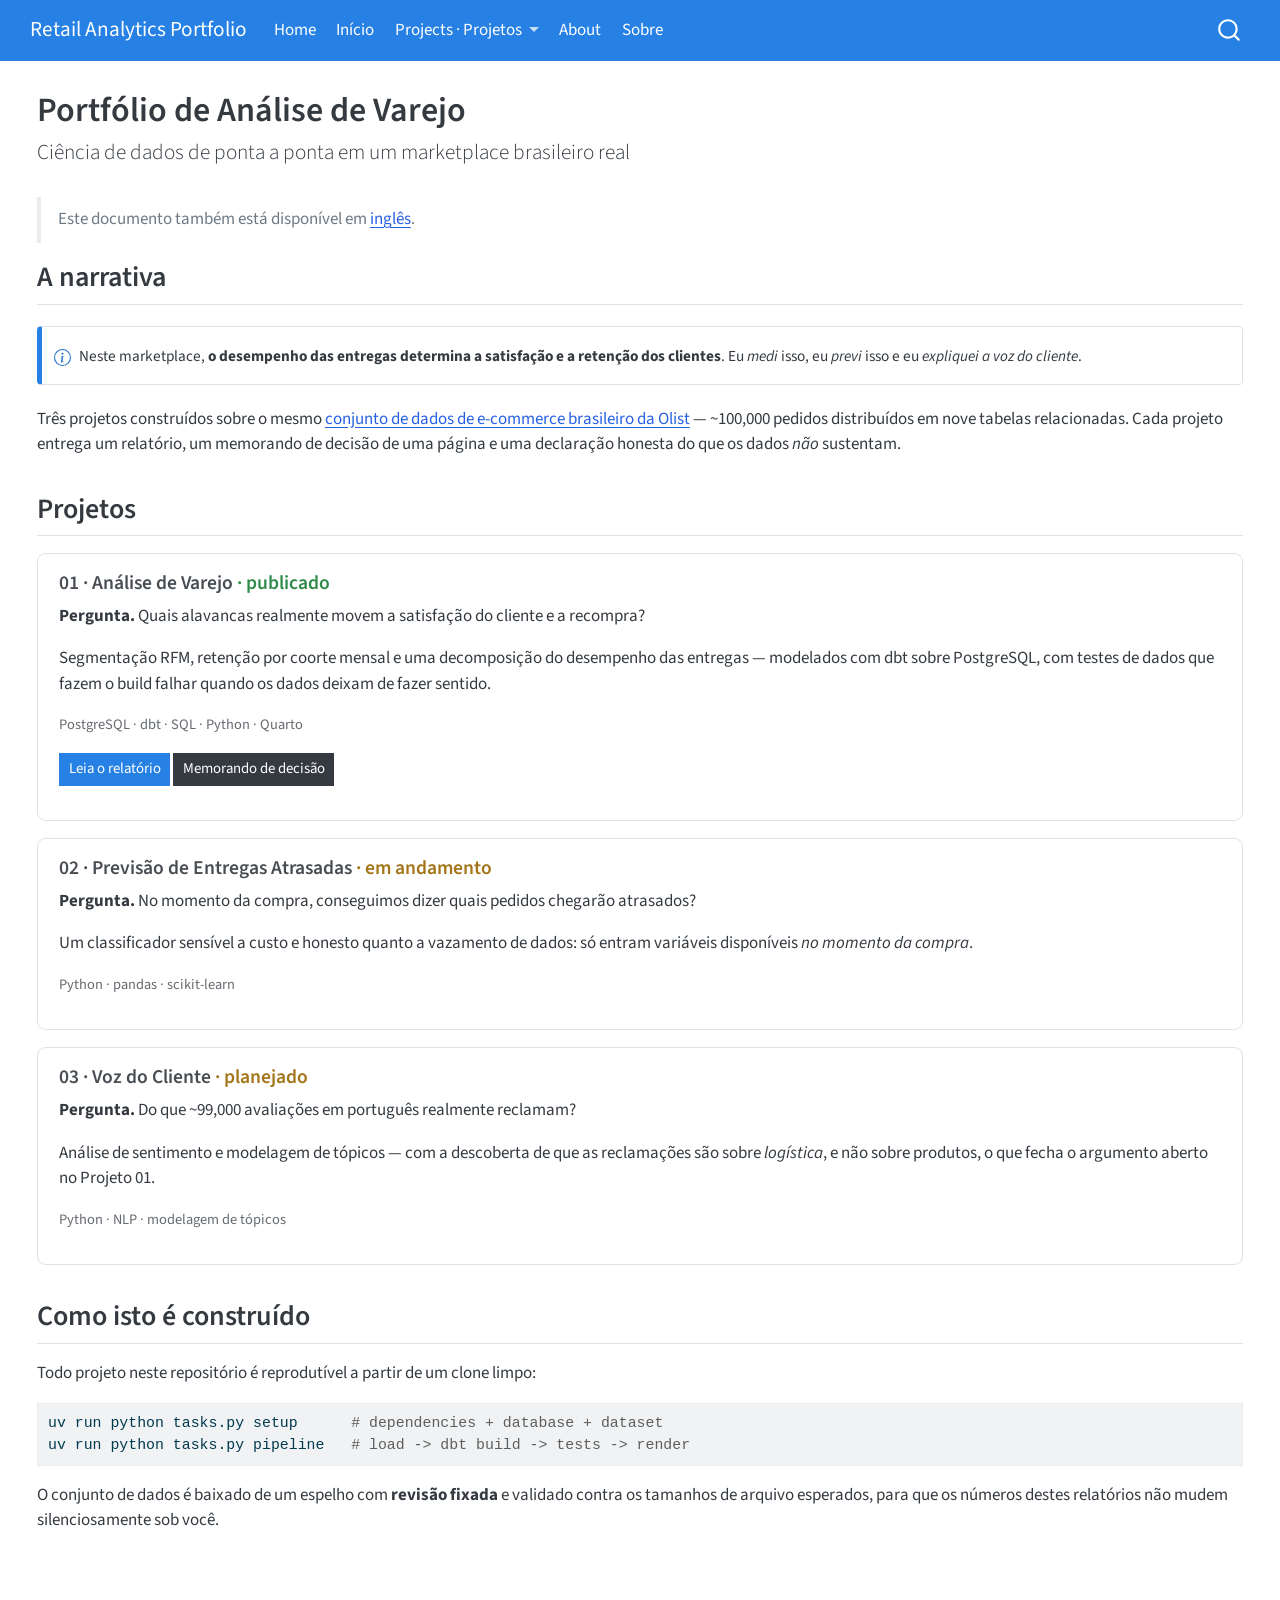
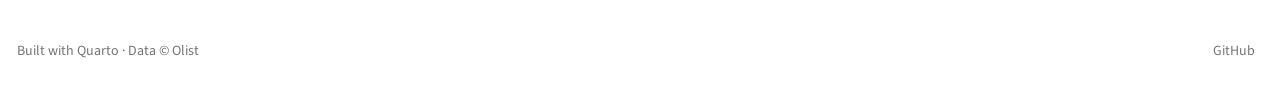
==== pt/index.html @ f1175cf7 "Built site for gh-pages" ====
<!DOCTYPE html>
<html xmlns="http://www.w3.org/1999/xhtml" lang="pt-BR" xml:lang="pt-BR"><head>

<meta charset="utf-8">
<meta name="generator" content="quarto-1.10.19">

<meta name="viewport" content="width=device-width, initial-scale=1.0, user-scalable=yes">


<title>Portfólio de Análise de Varejo – Retail Analytics Portfolio</title>
<style>
/* Default styles provided by pandoc.
** See https://pandoc.org/MANUAL.html#variables-for-html for config info.
*/
span.smallcaps{font-variant: small-caps;}
div.columns{display: flex; gap: 1.5em;}
div.column{flex: auto;}
@media screen {
div.columns{gap: min(4vw, 1.5em);}
div.column{overflow-x: auto;}
}
div.hanging-indent{margin-left: 1.5em; text-indent: -1.5em;}
ul.task-list{list-style: none;}
ul.task-list li input[type="checkbox"] {
  width: 0.8em;
  margin: 0 0.8em 0.2em -1em; /* quarto-specific, see https://github.com/quarto-dev/quarto-cli/issues/4556 */ 
  vertical-align: middle;
}
/* CSS for syntax highlighting */
html { -webkit-text-size-adjust: 100%; }
pre > code.sourceCode { white-space: pre; position: relative; }
pre > code.sourceCode > span { display: inline-block; line-height: 1.25; }
pre > code.sourceCode > span:empty { height: 1.2em; }
.sourceCode { overflow: visible; }
code.sourceCode > span { color: inherit; text-decoration: inherit; }
div.sourceCode { margin: 1em 0; }
pre.sourceCode { margin: 0; }
@media screen {
div.sourceCode { overflow: auto; }
}
@media print {
pre > code.sourceCode { white-space: pre-wrap; }
pre > code.sourceCode > span { text-indent: -5em; padding-left: 5em; }
}
pre.numberSource code
  { counter-reset: source-line 0; }
pre.numberSource code > span
  { position: relative; left: -4em; counter-increment: source-line; }
pre.numberSource code > span > a:first-child::before
  { content: counter(source-line);
    position: relative; left: -1em; text-align: right; vertical-align: baseline;
    border: none; display: inline-block;
    -webkit-touch-callout: none; -webkit-user-select: none;
    -khtml-user-select: none; -moz-user-select: none;
    -ms-user-select: none; user-select: none;
    padding: 0 4px; width: 4em;
  }
pre.numberSource { margin-left: 3em;  padding-left: 4px; }
div.sourceCode
  {   }
@media screen {
pre > code.sourceCode > span > a:first-child::before { text-decoration: underline; }
}
</style>


<script src="../site_libs/quarto-nav/quarto-nav.js"></script>
<script src="../site_libs/quarto-nav/headroom.min.js"></script>
<script src="../site_libs/clipboard/clipboard.min.js"></script>
<script src="../site_libs/quarto-search/autocomplete.umd.js"></script>
<script src="../site_libs/quarto-search/fuse.min.js"></script>
<script src="../site_libs/quarto-search/quarto-search.js"></script>
<meta name="quarto:offset" content="../">
<script src="../site_libs/quarto-html/quarto.js" type="module"></script>
<script src="../site_libs/quarto-html/tabsets/tabsets.js" type="module"></script>
<script src="../site_libs/quarto-html/popper.min.js"></script>
<script src="../site_libs/quarto-html/tippy.umd.min.js"></script>
<script src="../site_libs/quarto-html/anchor.min.js"></script>
<link href="../site_libs/quarto-html/tippy.css" rel="stylesheet">
<link href="../site_libs/quarto-html/quarto-syntax-highlighting-bf27225e3a48a9273f3daa8f8e829971.css" rel="stylesheet" id="quarto-text-highlighting-styles">
<script src="../site_libs/bootstrap/bootstrap.min.js"></script>
<link href="../site_libs/bootstrap/bootstrap-icons.css" rel="stylesheet">
<link href="../site_libs/bootstrap/bootstrap-fe2fbbfab26c509160206988be7594bc.min.css" rel="stylesheet" append-hash="true" id="quarto-bootstrap" data-mode="light">
<script id="quarto-search-options" type="application/json">{
  "location": "navbar",
  "copy-button": false,
  "collapse-after": 3,
  "panel-placement": "end",
  "type": "overlay",
  "limit": 50,
  "keyboard-shortcut": [
    "f",
    "/",
    "s"
  ],
  "show-item-context": false,
  "language": {
    "search-no-results-text": "Nenhum resultado",
    "search-matching-documents-text": "documentos correspondentes",
    "search-copy-link-title": "Copiar link para a busca",
    "search-hide-matches-text": "Esconder correspondências adicionais",
    "search-more-match-text": "mais correspondência neste documento",
    "search-more-matches-text": "mais correspondências neste documento",
    "search-clear-button-title": "Limpar",
    "search-text-placeholder": "",
    "search-detached-cancel-button-title": "Cancelar",
    "search-submit-button-title": "Enviar",
    "search-label": "Procurar"
  }
}</script>


<link rel="stylesheet" href="../styles.css">
</head>

<body class="nav-fixed quarto-light">

<div id="quarto-search-results"></div>
  <header id="quarto-header" class="headroom fixed-top">
    <nav class="navbar navbar-expand-lg " data-bs-theme="dark">
      <div class="navbar-container container-fluid">
      <div class="navbar-brand-container mx-auto">
    <a class="navbar-brand" href="../index.html">
    <span class="navbar-title">Retail Analytics Portfolio</span>
    </a>
  </div>
            <div id="quarto-search" class="" title="Procurar"></div>
          <button class="navbar-toggler" type="button" data-bs-toggle="collapse" data-bs-target="#navbarCollapse" aria-controls="navbarCollapse" role="menu" aria-expanded="false" aria-label="Alternar de navegação" onclick="if (window.quartoToggleHeadroom) { window.quartoToggleHeadroom(); }">
  <span class="navbar-toggler-icon"></span>
</button>
          <div class="collapse navbar-collapse" id="navbarCollapse">
            <ul class="navbar-nav navbar-nav-scroll me-auto">
  <li class="nav-item">
    <a class="nav-link" href="../index.html"> 
<span class="menu-text">Home</span></a>
  </li>  
  <li class="nav-item">
    <a class="nav-link active" href="../pt/index.html" aria-current="page"> 
<span class="menu-text">Início</span></a>
  </li>  
  <li class="nav-item dropdown ">
    <a class="nav-link dropdown-toggle" href="#" id="nav-menu-projects-·-projetos" role="link" data-bs-toggle="dropdown" aria-expanded="false">
 <span class="menu-text">Projects · Projetos</span>
    </a>
    <ul class="dropdown-menu" aria-labelledby="nav-menu-projects-·-projetos">    
        <li>
    <a class="dropdown-item" href="../reports/01-retail-analytics/01-business-analytics.html">
 <span class="dropdown-text">01 · Retail Analytics (EN)</span></a>
  </li>  
        <li>
    <a class="dropdown-item" href="../pt/reports/01-retail-analytics/01-business-analytics.html">
 <span class="dropdown-text">01 · Análise de Varejo (PT)</span></a>
  </li>  
        <li>
    <a class="dropdown-item" href="../reports/01-retail-analytics/00-executive-memo.html">
 <span class="dropdown-text">01 · Decision memo (EN)</span></a>
  </li>  
        <li>
    <a class="dropdown-item" href="../pt/reports/01-retail-analytics/00-executive-memo.html">
 <span class="dropdown-text">01 · Memorando de decisão (PT)</span></a>
  </li>  
    </ul>
  </li>
  <li class="nav-item">
    <a class="nav-link" href="../about.html"> 
<span class="menu-text">About</span></a>
  </li>  
  <li class="nav-item">
    <a class="nav-link" href="../pt/about.html"> 
<span class="menu-text">Sobre</span></a>
  </li>  
</ul>
          </div> <!-- /navcollapse -->
            <div class="quarto-navbar-tools">
</div>
      </div> <!-- /container-fluid -->
    </nav>
</header>
<!-- content -->
<div id="quarto-content" class="quarto-container page-columns page-rows-contents page-layout-full page-navbar">
<!-- sidebar -->
<!-- margin-sidebar -->
    
<!-- main -->
<main class="content column-page" id="quarto-document-content">

<header id="title-block-header" class="quarto-title-block default">
<div class="quarto-title">
<h1 class="title">Portfólio de Análise de Varejo</h1>
<p class="subtitle lead">Ciência de dados de ponta a ponta em um marketplace brasileiro real</p>
</div>



<div class="quarto-title-meta column-page">

    
  
    
  </div>
  


</header>


<blockquote class="blockquote">
<p>Este documento também está disponível em <a href="../index.html">inglês</a>.</p>
</blockquote>
<section id="a-narrativa" class="level2">
<h2 class="anchored" data-anchor-id="a-narrativa">A narrativa</h2>
<div class="callout callout-style-simple callout-note">
<div class="callout-body d-flex">
<div class="callout-icon-container">
<i class="callout-icon"></i>
</div>
<div class="callout-body-container">
<p>Neste marketplace, <strong>o desempenho das entregas determina a satisfação e a retenção dos clientes</strong>. Eu <em>medi</em> isso, eu <em>previ</em> isso e eu <em>expliquei a voz do cliente</em>.</p>
</div>
</div>
</div>
<p>Três projetos construídos sobre o mesmo <a href="https://www.kaggle.com/datasets/olistbr/brazilian-ecommerce">conjunto de dados de e-commerce brasileiro da Olist</a> — ~100,000 pedidos distribuídos em nove tabelas relacionadas. Cada projeto entrega um relatório, um memorando de decisão de uma página e uma declaração honesta do que os dados <em>não</em> sustentam.</p>
</section>
<section id="projetos" class="level2">
<h2 class="anchored" data-anchor-id="projetos">Projetos</h2>
<section id="análise-de-varejo-publicado" class="level3 project-card">
<h3 class="anchored" data-anchor-id="análise-de-varejo-publicado">01 · Análise de Varejo <span class="status-published">· publicado</span></h3>
<p><strong>Pergunta.</strong> Quais alavancas realmente movem a satisfação do cliente e a recompra?</p>
<p>Segmentação RFM, retenção por coorte mensal e uma decomposição do desempenho das entregas — modelados com dbt sobre PostgreSQL, com testes de dados que fazem o build falhar quando os dados deixam de fazer sentido.</p>
<p class="stack">
PostgreSQL · dbt · SQL · Python · Quarto
</p>
<p><a href="../pt/reports/01-retail-analytics/01-business-analytics.html" class="btn btn-primary btn-sm">Leia o relatório</a> <a href="../pt/reports/01-retail-analytics/00-executive-memo.html" class="btn btn-secondary btn-sm">Memorando de decisão</a></p>
</section>
<section id="previsão-de-entregas-atrasadas-em-andamento" class="level3 project-card">
<h3 class="anchored" data-anchor-id="previsão-de-entregas-atrasadas-em-andamento">02 · Previsão de Entregas Atrasadas <span class="status-wip">· em andamento</span></h3>
<p><strong>Pergunta.</strong> No momento da compra, conseguimos dizer quais pedidos chegarão atrasados?</p>
<p>Um classificador sensível a custo e honesto quanto a vazamento de dados: só entram variáveis disponíveis <em>no momento da compra</em>.</p>
<p class="stack">
Python · pandas · scikit-learn
</p>
</section>
<section id="voz-do-cliente-planejado" class="level3 project-card">
<h3 class="anchored" data-anchor-id="voz-do-cliente-planejado">03 · Voz do Cliente <span class="status-wip">· planejado</span></h3>
<p><strong>Pergunta.</strong> Do que ~99,000 avaliações em português realmente reclamam?</p>
<p>Análise de sentimento e modelagem de tópicos — com a descoberta de que as reclamações são sobre <em>logística</em>, e não sobre produtos, o que fecha o argumento aberto no Projeto 01.</p>
<p class="stack">
Python · NLP · modelagem de tópicos
</p>
</section>
</section>
<section id="como-isto-é-construído" class="level2">
<h2 class="anchored" data-anchor-id="como-isto-é-construído">Como isto é construído</h2>
<p>Todo projeto neste repositório é reprodutível a partir de um clone limpo:</p>
<div class="code-copy-outer-scaffold"><div class="sourceCode" id="cb1"><pre class="sourceCode bash code-with-copy"><code class="sourceCode bash"><span id="cb1-1"><a href="#cb1-1" aria-hidden="true" tabindex="-1"></a><span class="ex">uv</span> run python tasks.py setup      <span class="co"># dependencies + database + dataset</span></span>
<span id="cb1-2"><a href="#cb1-2" aria-hidden="true" tabindex="-1"></a><span class="ex">uv</span> run python tasks.py pipeline   <span class="co"># load -&gt; dbt build -&gt; tests -&gt; render</span></span></code></pre></div><button title="Copiar para a área de transferência" class="code-copy-button"><i class="bi"></i></button></div>
<p>O conjunto de dados é baixado de um espelho com <strong>revisão fixada</strong> e validado contra os tamanhos de arquivo esperados, para que os números destes relatórios não mudem silenciosamente sob você.</p>


</section>

</main> <!-- /main -->
<script id="quarto-html-after-body" type="application/javascript">
  window.document.addEventListener("DOMContentLoaded", function (event) {
    const icon = "";
    const anchorJS = new window.AnchorJS();
    anchorJS.options = {
      placement: 'right',
      icon: icon
    };
    anchorJS.add('.anchored');
    const isCodeAnnotation = (el) => {
      for (const clz of el.classList) {
        if (clz.startsWith('code-annotation-')) {                     
          return true;
        }
      }
      return false;
    }
    const onCopySuccess = function(e) {
      // button target
      const button = e.trigger;
      // don't keep focus
      button.blur();
      // flash "checked"
      button.classList.add('code-copy-button-checked');
      var currentTitle = button.getAttribute("title");
      button.setAttribute("title", "Copiada");
      let tooltip;
      if (window.bootstrap) {
        button.setAttribute("data-bs-toggle", "tooltip");
        button.setAttribute("data-bs-placement", "left");
        button.setAttribute("data-bs-title", "Copiada");
        tooltip = new bootstrap.Tooltip(button, 
          { trigger: "manual", 
            customClass: "code-copy-button-tooltip",
            offset: [0, -8]});
        tooltip.show();    
      }
      setTimeout(function() {
        if (tooltip) {
          tooltip.hide();
          button.removeAttribute("data-bs-title");
          button.removeAttribute("data-bs-toggle");
          button.removeAttribute("data-bs-placement");
        }
        button.setAttribute("title", currentTitle);
        button.classList.remove('code-copy-button-checked');
      }, 1000);
      // clear code selection
      e.clearSelection();
    }
    const getTextToCopy = function(trigger) {
      const outerScaffold = trigger.parentElement.cloneNode(true);
      const codeEl = outerScaffold.querySelector('code');
      for (const childEl of codeEl.children) {
        if (isCodeAnnotation(childEl)) {
          childEl.remove();
        }
      }
      return codeEl.innerText;
    }
    const clipboard = new window.ClipboardJS('.code-copy-button:not([data-in-quarto-modal])', {
      text: getTextToCopy
    });
    clipboard.on('success', onCopySuccess);
    if (window.document.getElementById('quarto-embedded-source-code-modal')) {
      const clipboardModal = new window.ClipboardJS('.code-copy-button[data-in-quarto-modal]', {
        text: getTextToCopy,
        container: window.document.getElementById('quarto-embedded-source-code-modal')
      });
      clipboardModal.on('success', onCopySuccess);
    }
      var localhostRegex = new RegExp(/^(?:http|https):\/\/localhost\:?[0-9]*\//);
      var mailtoRegex = new RegExp(/^mailto:/);
        var filterRegex = new RegExp("https:\/\/AndersonTavares0\.github\.io\/ds-portfolio\/");
      var isInternal = (href) => {
          return filterRegex.test(href) || localhostRegex.test(href) || mailtoRegex.test(href);
      }
      // Inspect non-navigation links and adorn them if external
     var links = window.document.querySelectorAll('a[href]:not(.nav-link):not(.navbar-brand):not(.toc-action):not(.sidebar-link):not(.sidebar-item-toggle):not(.pagination-link):not(.no-external):not([aria-hidden]):not(.dropdown-item):not(.quarto-navigation-tool):not(.about-link)');
      for (var i=0; i<links.length; i++) {
        const link = links[i];
        if (!isInternal(link.href)) {
          // undo the damage that might have been done by quarto-nav.js in the case of
          // links that we want to consider external
          if (link.dataset.originalHref !== undefined) {
            link.href = link.dataset.originalHref;
          }
        }
      }
    function tippyHover(el, contentFn, onTriggerFn, onUntriggerFn) {
      const config = {
        allowHTML: true,
        maxWidth: 500,
        delay: 100,
        arrow: false,
        appendTo: function(el) {
            return el.parentElement;
        },
        interactive: true,
        interactiveBorder: 10,
        theme: 'quarto',
        placement: 'bottom-start',
      };
      if (contentFn) {
        config.content = contentFn;
      }
      if (onTriggerFn) {
        config.onTrigger = onTriggerFn;
      }
      if (onUntriggerFn) {
        config.onUntrigger = onUntriggerFn;
      }
      window.tippy(el, config); 
    }
    const noterefs = window.document.querySelectorAll('a[role="doc-noteref"]');
    for (var i=0; i<noterefs.length; i++) {
      const ref = noterefs[i];
      tippyHover(ref, function() {
        // use id or data attribute instead here
        let href = ref.getAttribute('data-footnote-href') || ref.getAttribute('href');
        try { href = new URL(href).hash; } catch {}
        const id = href.replace(/^#\/?/, "");
        const note = window.document.getElementById(id);
        if (note) {
          return note.innerHTML;
        } else {
          return "";
        }
      });
    }
    const xrefs = window.document.querySelectorAll('a.quarto-xref');
    const processXRef = (id, note) => {
      // Strip column container classes
      const stripColumnClz = (el) => {
        el.classList.remove("page-full", "page-columns");
        if (el.children) {
          for (const child of el.children) {
            stripColumnClz(child);
          }
        }
      }
      stripColumnClz(note)
      if (id === null || id.startsWith('sec-')) {
        // Special case sections, only their first couple elements
        const container = document.createElement("div");
        if (note.children && note.children.length > 2) {
          container.appendChild(note.children[0].cloneNode(true));
          for (let i = 1; i < note.children.length; i++) {
            const child = note.children[i];
            if (child.tagName === "P" && child.innerText === "") {
              continue;
            } else {
              container.appendChild(child.cloneNode(true));
              break;
            }
          }
          if (window.Quarto?.typesetMath) {
            window.Quarto.typesetMath(container);
          }
          return container.innerHTML
        } else {
          if (window.Quarto?.typesetMath) {
            window.Quarto.typesetMath(note);
          }
          return note.innerHTML;
        }
      } else {
        // Remove any anchor links if they are present
        const anchorLink = note.querySelector('a.anchorjs-link');
        if (anchorLink) {
          anchorLink.remove();
        }
        if (window.Quarto?.typesetMath) {
          window.Quarto.typesetMath(note);
        }
        if (note.classList.contains("callout")) {
          return note.outerHTML;
        } else {
          return note.innerHTML;
        }
      }
    }
    for (var i=0; i<xrefs.length; i++) {
      const xref = xrefs[i];
      tippyHover(xref, undefined, function(instance) {
        instance.disable();
        let url = xref.getAttribute('href');
        let hash = undefined; 
        if (url.startsWith('#')) {
          hash = url;
        } else {
          try { hash = new URL(url).hash; } catch {}
        }
        if (hash) {
          const id = hash.replace(/^#\/?/, "");
          const note = window.document.getElementById(id);
          if (note !== null) {
            try {
              const html = processXRef(id, note.cloneNode(true));
              instance.setContent(html);
            } finally {
              instance.enable();
              instance.show();
            }
          } else {
            // See if we can fetch this
            fetch(url.split('#')[0])
            .then(res => res.text())
            .then(html => {
              const parser = new DOMParser();
              const htmlDoc = parser.parseFromString(html, "text/html");
              const note = htmlDoc.getElementById(id);
              if (note !== null) {
                const html = processXRef(id, note);
                instance.setContent(html);
              } 
            }).finally(() => {
              instance.enable();
              instance.show();
            });
          }
        } else {
          // See if we can fetch a full url (with no hash to target)
          // This is a special case and we should probably do some content thinning / targeting
          fetch(url)
          .then(res => res.text())
          .then(html => {
            const parser = new DOMParser();
            const htmlDoc = parser.parseFromString(html, "text/html");
            const note = htmlDoc.querySelector('main.content');
            if (note !== null) {
              // This should only happen for chapter cross references
              // (since there is no id in the URL)
              // remove the first header
              if (note.children.length > 0 && note.children[0].tagName === "HEADER") {
                note.children[0].remove();
              }
              const html = processXRef(null, note);
              instance.setContent(html);
            } 
          }).finally(() => {
            instance.enable();
            instance.show();
          });
        }
      }, function(instance) {
      });
    }
        let selectedAnnoteEl;
        const selectorForAnnotation = ( cell, annotation) => {
          let cellAttr = 'data-code-cell="' + cell + '"';
          let lineAttr = 'data-code-annotation="' +  annotation + '"';
          const selector = 'span[' + cellAttr + '][' + lineAttr + ']';
          return selector;
        }
        const selectCodeLines = (annoteEl) => {
          const doc = window.document;
          const targetCell = annoteEl.getAttribute("data-target-cell");
          const targetAnnotation = annoteEl.getAttribute("data-target-annotation");
          const annoteSpan = window.document.querySelector(selectorForAnnotation(targetCell, targetAnnotation));
          const lines = annoteSpan.getAttribute("data-code-lines").split(",");
          const lineIds = lines.map((line) => {
            return targetCell + "-" + line;
          })
          let top = null;
          let height = null;
          let parent = null;
          if (lineIds.length > 0) {
              //compute the position of the single el (top and bottom and make a div)
              const el = window.document.getElementById(lineIds[0]);
              top = el.offsetTop;
              height = el.offsetHeight;
              parent = el.parentElement.parentElement;
            if (lineIds.length > 1) {
              const lastEl = window.document.getElementById(lineIds[lineIds.length - 1]);
              const bottom = lastEl.offsetTop + lastEl.offsetHeight;
              height = bottom - top;
            }
            if (top !== null && height !== null && parent !== null) {
              // cook up a div (if necessary) and position it 
              let div = window.document.getElementById("code-annotation-line-highlight");
              if (div === null) {
                div = window.document.createElement("div");
                div.setAttribute("id", "code-annotation-line-highlight");
                div.style.position = 'absolute';
                parent.appendChild(div);
              }
              div.style.top = top - 2 + "px";
              div.style.height = height + 4 + "px";
              div.style.left = 0;
              let gutterDiv = window.document.getElementById("code-annotation-line-highlight-gutter");
              if (gutterDiv === null) {
                gutterDiv = window.document.createElement("div");
                gutterDiv.setAttribute("id", "code-annotation-line-highlight-gutter");
                gutterDiv.style.position = 'absolute';
                const codeCell = window.document.getElementById(targetCell);
                const gutter = codeCell.querySelector('.code-annotation-gutter');
                gutter.appendChild(gutterDiv);
              }
              gutterDiv.style.top = top - 2 + "px";
              gutterDiv.style.height = height + 4 + "px";
            }
            selectedAnnoteEl = annoteEl;
          }
        };
        const unselectCodeLines = () => {
          const elementsIds = ["code-annotation-line-highlight", "code-annotation-line-highlight-gutter"];
          elementsIds.forEach((elId) => {
            const div = window.document.getElementById(elId);
            if (div) {
              div.remove();
            }
          });
          selectedAnnoteEl = undefined;
        };
          // Handle positioning of the toggle
      window.addEventListener(
        "resize",
        throttle(() => {
          elRect = undefined;
          if (selectedAnnoteEl) {
            selectCodeLines(selectedAnnoteEl);
          }
        }, 10)
      );
      function throttle(fn, ms) {
      let throttle = false;
      let timer;
        return (...args) => {
          if(!throttle) { // first call gets through
              fn.apply(this, args);
              throttle = true;
          } else { // all the others get throttled
              if(timer) clearTimeout(timer); // cancel #2
              timer = setTimeout(() => {
                fn.apply(this, args);
                timer = throttle = false;
              }, ms);
          }
        };
      }
        // Attach click handler to the DT
        const annoteDls = window.document.querySelectorAll('dt[data-target-cell]');
        for (const annoteDlNode of annoteDls) {
          annoteDlNode.addEventListener('click', (event) => {
            const clickedEl = event.target;
            if (clickedEl !== selectedAnnoteEl) {
              unselectCodeLines();
              const activeEl = window.document.querySelector('dt[data-target-cell].code-annotation-active');
              if (activeEl) {
                activeEl.classList.remove('code-annotation-active');
              }
              selectCodeLines(clickedEl);
              clickedEl.classList.add('code-annotation-active');
            } else {
              // Unselect the line
              unselectCodeLines();
              clickedEl.classList.remove('code-annotation-active');
            }
          });
        }
    const findCites = (el) => {
      const parentEl = el.parentElement;
      if (parentEl) {
        const cites = parentEl.dataset.cites;
        if (cites) {
          return {
            el,
            cites: cites.split(' ')
          };
        } else {
          return findCites(el.parentElement)
        }
      } else {
        return undefined;
      }
    };
    var bibliorefs = window.document.querySelectorAll('a[role="doc-biblioref"]');
    for (var i=0; i<bibliorefs.length; i++) {
      const ref = bibliorefs[i];
      const citeInfo = findCites(ref);
      if (citeInfo) {
        tippyHover(citeInfo.el, function() {
          var popup = window.document.createElement('div');
          citeInfo.cites.forEach(function(cite) {
            var citeDiv = window.document.createElement('div');
            citeDiv.classList.add('hanging-indent');
            citeDiv.classList.add('csl-entry');
            var biblioDiv = window.document.getElementById('ref-' + cite);
            if (biblioDiv) {
              citeDiv.innerHTML = biblioDiv.innerHTML;
            }
            popup.appendChild(citeDiv);
          });
          return popup.innerHTML;
        });
      }
    }
  });
  </script>
</div> <!-- /content -->
<footer class="footer">
  <div class="nav-footer">
    <div class="nav-footer-left">
<p>Built with Quarto · Data © Olist</p>
</div>   
    <div class="nav-footer-center">
      &nbsp;
    </div>
    <div class="nav-footer-right">
      <ul class="footer-items list-unstyled">
    <li class="nav-item">
    <a class="nav-link" href="https://github.com/AndersonTavares0/ds-portfolio">
<p>GitHub</p>
</a>
  </li>  
</ul>
    </div>
  </div>
</footer>




</body></html>
---- site_libs/quarto-html/tippy.css ----
.tippy-box[data-animation=fade][data-state=hidden]{opacity:0}[data-tippy-root]{max-width:calc(100vw - 10px)}.tippy-box{position:relative;background-color:#333;color:#fff;border-radius:4px;font-size:14px;line-height:1.4;white-space:normal;outline:0;transition-property:transform,visibility,opacity}.tippy-box[data-placement^=top]>.tippy-arrow{bottom:0}.tippy-box[data-placement^=top]>.tippy-arrow:before{bottom:-7px;left:0;border-width:8px 8px 0;border-top-color:initial;transform-origin:center top}.tippy-box[data-placement^=bottom]>.tippy-arrow{top:0}.tippy-box[data-placement^=bottom]>.tippy-arrow:before{top:-7px;left:0;border-width:0 8px 8px;border-bottom-color:initial;transform-origin:center bottom}.tippy-box[data-placement^=left]>.tippy-arrow{right:0}.tippy-box[data-placement^=left]>.tippy-arrow:before{border-width:8px 0 8px 8px;border-left-color:initial;right:-7px;transform-origin:center left}.tippy-box[data-placement^=right]>.tippy-arrow{left:0}.tippy-box[data-placement^=right]>.tippy-arrow:before{left:-7px;border-width:8px 8px 8px 0;border-right-color:initial;transform-origin:center right}.tippy-box[data-inertia][data-state=visible]{transition-timing-function:cubic-bezier(.54,1.5,.38,1.11)}.tippy-arrow{width:16px;height:16px;color:#333}.tippy-arrow:before{content:"";position:absolute;border-color:transparent;border-style:solid}.tippy-content{position:relative;padding:5px 9px;z-index:1}
---- site_libs/quarto-html/quarto-syntax-highlighting-bf27225e3a48a9273f3daa8f8e829971.css ----
/* quarto syntax highlight colors */
:root {
  --quarto-hl-ot-color: #003B4F;
  --quarto-hl-at-color: #657422;
  --quarto-hl-ss-color: #20794D;
  --quarto-hl-an-color: #5E5E5E;
  --quarto-hl-fu-color: #4758AB;
  --quarto-hl-st-color: #20794D;
  --quarto-hl-cf-color: #003B4F;
  --quarto-hl-op-color: #5E5E5E;
  --quarto-hl-er-color: #AD0000;
  --quarto-hl-bn-color: #AD0000;
  --quarto-hl-al-color: #AD0000;
  --quarto-hl-va-color: #111111;
  --quarto-hl-bu-color: inherit;
  --quarto-hl-ex-color: inherit;
  --quarto-hl-pp-color: #AD0000;
  --quarto-hl-in-color: #5E5E5E;
  --quarto-hl-vs-color: #20794D;
  --quarto-hl-wa-color: #5E5E5E;
  --quarto-hl-do-color: #5E5E5E;
  --quarto-hl-im-color: #00769E;
  --quarto-hl-ch-color: #20794D;
  --quarto-hl-dt-color: #AD0000;
  --quarto-hl-fl-color: #AD0000;
  --quarto-hl-co-color: #5E5E5E;
  --quarto-hl-cv-color: #5E5E5E;
  --quarto-hl-cn-color: #8f5902;
  --quarto-hl-sc-color: #5E5E5E;
  --quarto-hl-dv-color: #AD0000;
  --quarto-hl-kw-color: #003B4F;
}

/* other quarto variables */
:root {
  --quarto-font-monospace: SFMono-Regular, Menlo, Monaco, Consolas, "Liberation Mono", "Courier New", monospace;
}

/* syntax highlight based on Pandoc's rules */
pre > code.sourceCode > span {
  color: #003B4F;
}

code.sourceCode > span {
  color: #003B4F;
}

div.sourceCode,
div.sourceCode pre.sourceCode {
  color: #003B4F;
}

/* Normal */
code span {
  color: #003B4F;
}

/* Alert */
code span.al {
  color: #AD0000;
  font-style: inherit;
}

/* Annotation */
code span.an {
  color: #5E5E5E;
  font-style: inherit;
}

/* Attribute */
code span.at {
  color: #657422;
  font-style: inherit;
}

/* BaseN */
code span.bn {
  color: #AD0000;
  font-style: inherit;
}

/* BuiltIn */
code span.bu {
  font-style: inherit;
}

/* ControlFlow */
code span.cf {
  color: #003B4F;
  font-weight: bold;
  font-style: inherit;
}

/* Char */
code span.ch {
  color: #20794D;
  font-style: inherit;
}

/* Constant */
code span.cn {
  color: #8f5902;
  font-style: inherit;
}

/* Comment */
code span.co {
  color: #5E5E5E;
  font-style: inherit;
}

/* CommentVar */
code span.cv {
  color: #5E5E5E;
  font-style: italic;
}

/* Documentation */
code span.do {
  color: #5E5E5E;
  font-style: italic;
}

/* DataType */
code span.dt {
  color: #AD0000;
  font-style: inherit;
}

/* DecVal */
code span.dv {
  color: #AD0000;
  font-style: inherit;
}

/* Error */
code span.er {
  color: #AD0000;
  font-style: inherit;
}

/* Extension */
code span.ex {
  font-style: inherit;
}

/* Float */
code span.fl {
  color: #AD0000;
  font-style: inherit;
}

/* Function */
code span.fu {
  color: #4758AB;
  font-style: inherit;
}

/* Import */
code span.im {
  color: #00769E;
  font-style: inherit;
}

/* Information */
code span.in {
  color: #5E5E5E;
  font-style: inherit;
}

/* Keyword */
code span.kw {
  color: #003B4F;
  font-weight: bold;
  font-style: inherit;
}

/* Operator */
code span.op {
  color: #5E5E5E;
  font-style: inherit;
}

/* Other */
code span.ot {
  color: #003B4F;
  font-style: inherit;
}

/* Preprocessor */
code span.pp {
  color: #AD0000;
  font-style: inherit;
}

/* SpecialChar */
code span.sc {
  color: #5E5E5E;
  font-style: inherit;
}

/* SpecialString */
code span.ss {
  color: #20794D;
  font-style: inherit;
}

/* String */
code span.st {
  color: #20794D;
  font-style: inherit;
}

/* Variable */
code span.va {
  color: #111111;
  font-style: inherit;
}

/* VerbatimString */
code span.vs {
  color: #20794D;
  font-style: inherit;
}

/* Warning */
code span.wa {
  color: #5E5E5E;
  font-style: italic;
}

.prevent-inlining {
  content: "</";
}

/*# sourceMappingURL=8be38f48d34c45af72792cbd699585e7.css.map */
---- styles.css ----
/* Minimal custom styling on top of the `cosmo` Bootswatch theme.
   Keeping this small is deliberate: the reports should look considered, not
   decorated. */

.quarto-title-block .quarto-title-banner {
  margin-bottom: 1.5rem;
}

/* Project cards on the home page ------------------------------------------- */
.project-card {
  border: 1px solid var(--bs-border-color);
  border-radius: 0.5rem;
  padding: 1rem 1.25rem;
  margin-bottom: 1rem;
}

.project-card h3 {
  margin-top: 0;
  font-size: 1.15rem;
}

.project-card .stack {
  font-size: 0.85rem;
  opacity: 0.75;
  font-variant-numeric: tabular-nums;
}

.status-published {
  color: #1a7f37;
  font-weight: 600;
}

.status-wip {
  color: #9a6700;
  font-weight: 600;
}

/* Tables in reports are read a lot — make them breathe. */
table.dataframe,
.table {
  font-size: 0.9rem;
}
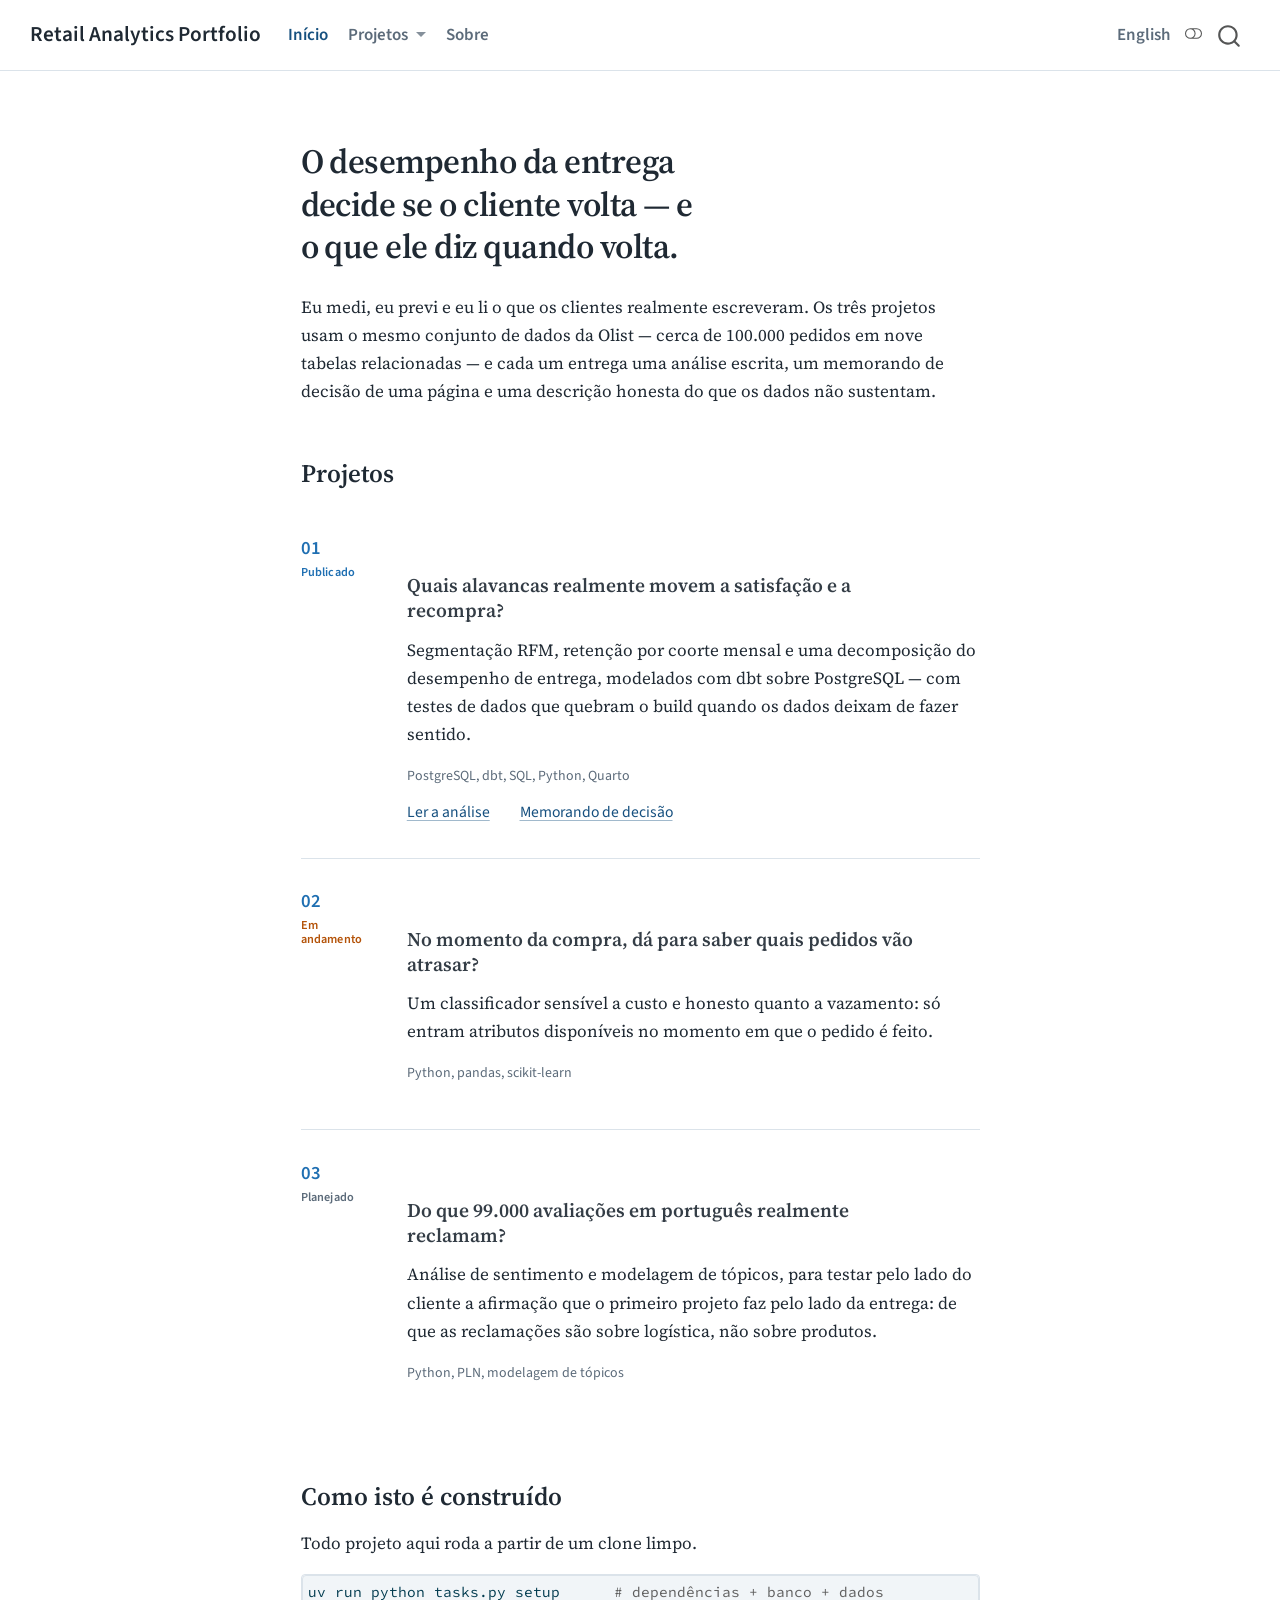
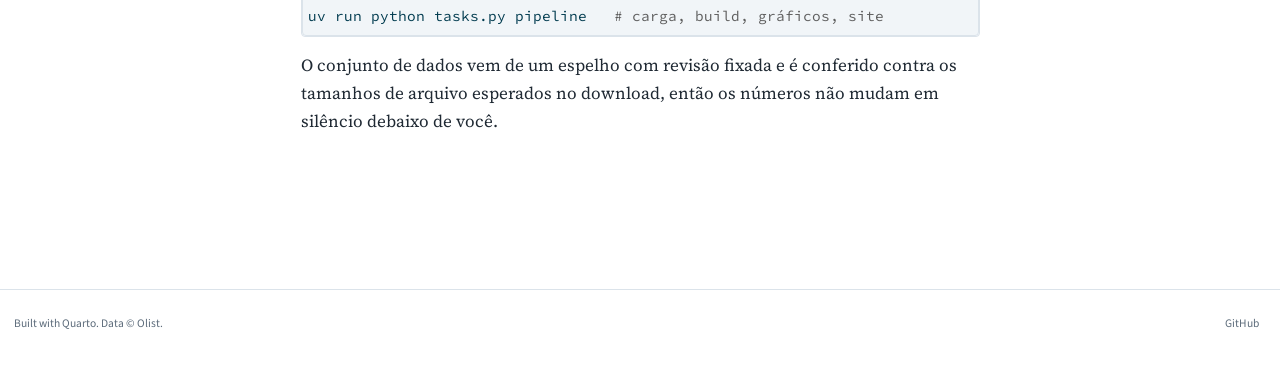
==== commit 534e32aa: "Built site for gh-pages" ====
--- a/pt/index.html
+++ b/pt/index.html
@@ -77,10 +77,14 @@
 <script src="../site_libs/quarto-html/tippy.umd.min.js"></script>
 <script src="../site_libs/quarto-html/anchor.min.js"></script>
 <link href="../site_libs/quarto-html/tippy.css" rel="stylesheet">
-<link href="../site_libs/quarto-html/quarto-syntax-highlighting-bf27225e3a48a9273f3daa8f8e829971.css" rel="stylesheet" id="quarto-text-highlighting-styles">
+<link href="../site_libs/quarto-html/quarto-syntax-highlighting-ecff8db827dceed84e341824dcdf69cb.css" rel="stylesheet" class="quarto-color-scheme" id="quarto-text-highlighting-styles">
+<link href="../site_libs/quarto-html/quarto-syntax-highlighting-dark-77e42d7de2b4199e810a6e75fd8a0531.css" rel="stylesheet" class="quarto-color-scheme quarto-color-alternate" id="quarto-text-highlighting-styles">
+<link href="../site_libs/quarto-html/quarto-syntax-highlighting-ecff8db827dceed84e341824dcdf69cb.css" rel="stylesheet" class="quarto-color-scheme-extra" id="quarto-text-highlighting-styles">
 <script src="../site_libs/bootstrap/bootstrap.min.js"></script>
 <link href="../site_libs/bootstrap/bootstrap-icons.css" rel="stylesheet">
-<link href="../site_libs/bootstrap/bootstrap-fe2fbbfab26c509160206988be7594bc.min.css" rel="stylesheet" append-hash="true" id="quarto-bootstrap" data-mode="light">
+<link href="../site_libs/bootstrap/bootstrap-6382f3152e19ee578cd0ec0c4b99f7e1.min.css" rel="stylesheet" append-hash="true" class="quarto-color-scheme" id="quarto-bootstrap" data-mode="light">
+<link href="../site_libs/bootstrap/bootstrap-dark-8f9c0ad68bff6a8a98ced6db247d6f93.min.css" rel="stylesheet" append-hash="true" class="quarto-color-scheme quarto-color-alternate" id="quarto-bootstrap" data-mode="dark">
+<link href="../site_libs/bootstrap/bootstrap-6382f3152e19ee578cd0ec0c4b99f7e1.min.css" rel="stylesheet" append-hash="true" class="quarto-color-scheme-extra" id="quarto-bootstrap" data-mode="light">
 <script id="quarto-search-options" type="application/json">{
   "location": "navbar",
   "copy-button": false,
@@ -108,12 +112,185 @@
     "search-label": "Procurar"
   }
 }</script>
-
-
-<link rel="stylesheet" href="../styles.css">
+<link rel="preconnect" href="https://fonts.googleapis.com">
+<link rel="preconnect" href="https://fonts.gstatic.com" crossorigin="">
+<link rel="stylesheet" href="https://fonts.googleapis.com/css2?family=Source+Code+Pro:wght@400;600&amp;family=Source+Sans+3:ital,wght@0,400;0,600;1,400&amp;family=Source+Serif+4:ital,opsz,wght@0,8..60,400;0,8..60,600;0,8..60,700;1,8..60,400&amp;display=swap">
+
+
 </head>
 
-<body class="nav-fixed quarto-light">
+<body class="nav-fixed fullcontent quarto-light"><script id="quarto-html-before-body" type="application/javascript">
+    const toggleBodyColorMode = (bsSheetEl) => {
+      const mode = bsSheetEl.getAttribute("data-mode");
+      const bodyEl = window.document.querySelector("body");
+      if (mode === "dark") {
+        bodyEl.classList.add("quarto-dark");
+        bodyEl.classList.remove("quarto-light");
+      } else {
+        bodyEl.classList.add("quarto-light");
+        bodyEl.classList.remove("quarto-dark");
+      }
+    }
+    const toggleBodyColorPrimary = () => {
+      const bsSheetEl = window.document.querySelector("link#quarto-bootstrap:not([rel=disabled-stylesheet])");
+      if (bsSheetEl) {
+        toggleBodyColorMode(bsSheetEl);
+      }
+    }
+    const setColorSchemeToggle = (alternate) => {
+      const toggles = window.document.querySelectorAll('.quarto-color-scheme-toggle');
+      for (let i=0; i < toggles.length; i++) {
+        const toggle = toggles[i];
+        if (toggle) {
+          if (alternate) {
+            toggle.classList.add("alternate");
+          } else {
+            toggle.classList.remove("alternate");
+          }
+        }
+      }
+    };
+    const toggleColorMode = (alternate) => {
+      // Switch the stylesheets
+      const primaryStylesheets = window.document.querySelectorAll('link.quarto-color-scheme:not(.quarto-color-alternate)');
+      const alternateStylesheets = window.document.querySelectorAll('link.quarto-color-scheme.quarto-color-alternate');
+      manageTransitions('#quarto-margin-sidebar .nav-link', false);
+      if (alternate) {
+        // note: dark is layered on light, we don't disable primary!
+        enableStylesheet(alternateStylesheets);
+        for (const sheetNode of alternateStylesheets) {
+          if (sheetNode.id === "quarto-bootstrap") {
+            toggleBodyColorMode(sheetNode);
+          }
+        }
+      } else {
+        disableStylesheet(alternateStylesheets);
+        enableStylesheet(primaryStylesheets)
+        toggleBodyColorPrimary();
+      }
+      manageTransitions('#quarto-margin-sidebar .nav-link', true);
+      // Switch the toggles
+      setColorSchemeToggle(alternate)
+      // Hack to workaround the fact that safari doesn't
+      // properly recolor the scrollbar when toggling (#1455)
+      if (navigator.userAgent.indexOf('Safari') > 0 && navigator.userAgent.indexOf('Chrome') == -1) {
+        manageTransitions("body", false);
+        window.scrollTo(0, 1);
+        setTimeout(() => {
+          window.scrollTo(0, 0);
+          manageTransitions("body", true);
+        }, 40);
+      }
+    }
+    const disableStylesheet = (stylesheets) => {
+      for (let i=0; i < stylesheets.length; i++) {
+        const stylesheet = stylesheets[i];
+        stylesheet.rel = 'disabled-stylesheet';
+      }
+    }
+    const enableStylesheet = (stylesheets) => {
+      for (let i=0; i < stylesheets.length; i++) {
+        const stylesheet = stylesheets[i];
+        if(stylesheet.rel !== 'stylesheet') { // for Chrome, which will still FOUC without this check
+          stylesheet.rel = 'stylesheet';
+        }
+      }
+    }
+    const manageTransitions = (selector, allowTransitions) => {
+      const els = window.document.querySelectorAll(selector);
+      for (let i=0; i < els.length; i++) {
+        const el = els[i];
+        if (allowTransitions) {
+          el.classList.remove('notransition');
+        } else {
+          el.classList.add('notransition');
+        }
+      }
+    }
+    const isFileUrl = () => {
+      return window.location.protocol === 'file:';
+    }
+    const hasAlternateSentinel = () => {
+      let styleSentinel = getColorSchemeSentinel();
+      if (styleSentinel !== null) {
+        return styleSentinel === "alternate";
+      } else {
+        return false;
+      }
+    }
+    const setStyleSentinel = (alternate) => {
+      const value = alternate ? "alternate" : "default";
+      if (!isFileUrl()) {
+        window.localStorage.setItem("quarto-color-scheme", value);
+      } else {
+        localAlternateSentinel = value;
+      }
+    }
+    const getColorSchemeSentinel = () => {
+      if (!isFileUrl()) {
+        const storageValue = window.localStorage.getItem("quarto-color-scheme");
+        return storageValue != null ? storageValue : localAlternateSentinel;
+      } else {
+        return localAlternateSentinel;
+      }
+    }
+    const toggleGiscusIfUsed = (isAlternate, darkModeDefault) => {
+      const baseTheme = document.querySelector('#giscus-base-theme')?.value ?? 'light';
+      const alternateTheme = document.querySelector('#giscus-alt-theme')?.value ?? 'dark';
+      let newTheme = '';
+      if(authorPrefersDark) {
+        newTheme = isAlternate ? baseTheme : alternateTheme;
+      } else {
+        newTheme = isAlternate ? alternateTheme : baseTheme;
+      }
+      const changeGiscusTheme = () => {
+        // From: https://github.com/giscus/giscus/issues/336
+        const sendMessage = (message) => {
+          const iframe = document.querySelector('iframe.giscus-frame');
+          if (!iframe) return;
+          iframe.contentWindow.postMessage({ giscus: message }, 'https://giscus.app');
+        }
+        sendMessage({
+          setConfig: {
+            theme: newTheme
+          }
+        });
+      }
+      const isGiscussLoaded = window.document.querySelector('iframe.giscus-frame') !== null;
+      if (isGiscussLoaded) {
+        changeGiscusTheme();
+      }
+    };
+    const authorPrefersDark = false;
+    const queryPrefersDark = window.matchMedia('(prefers-color-scheme: dark)');
+    const darkModeDefault = queryPrefersDark.matches;
+      document.querySelector('link#quarto-text-highlighting-styles.quarto-color-scheme-extra').rel = 'disabled-stylesheet';
+      document.querySelector('link#quarto-bootstrap.quarto-color-scheme-extra').rel = 'disabled-stylesheet';
+    let localAlternateSentinel = darkModeDefault ? 'alternate' : 'default';
+    // Dark / light mode switch
+    window.quartoToggleColorScheme = () => {
+      // Read the current dark / light value
+      let toAlternate = !hasAlternateSentinel();
+      toggleColorMode(toAlternate);
+      setStyleSentinel(toAlternate);
+      toggleGiscusIfUsed(toAlternate, darkModeDefault);
+      window.dispatchEvent(new Event('resize'));
+    };
+    queryPrefersDark.addEventListener("change", e => {
+      if(window.localStorage.getItem("quarto-color-scheme") !== null)
+        return;
+      const alternate = e.matches
+      toggleColorMode(alternate);
+      localAlternateSentinel = e.matches ? 'alternate' : 'default'; // this is used alongside local storage!
+      toggleGiscusIfUsed(alternate, darkModeDefault);
+    });
+    // Switch to dark mode if need be
+    if (hasAlternateSentinel()) {
+      toggleColorMode(true);
+    } else {
+      toggleColorMode(false);
+    }
+  </script>
 
 <div id="quarto-search-results"></div>
   <header id="quarto-header" class="headroom fixed-top">
@@ -131,137 +308,140 @@
           <div class="collapse navbar-collapse" id="navbarCollapse">
             <ul class="navbar-nav navbar-nav-scroll me-auto">
   <li class="nav-item">
-    <a class="nav-link" href="../index.html"> 
-<span class="menu-text">Home</span></a>
-  </li>  
-  <li class="nav-item">
     <a class="nav-link active" href="../pt/index.html" aria-current="page"> 
 <span class="menu-text">Início</span></a>
   </li>  
   <li class="nav-item dropdown ">
-    <a class="nav-link dropdown-toggle" href="#" id="nav-menu-projects-·-projetos" role="link" data-bs-toggle="dropdown" aria-expanded="false">
- <span class="menu-text">Projects · Projetos</span>
+    <a class="nav-link dropdown-toggle" href="#" id="nav-menu-projetos" role="link" data-bs-toggle="dropdown" aria-expanded="false">
+ <span class="menu-text">Projetos</span>
     </a>
-    <ul class="dropdown-menu" aria-labelledby="nav-menu-projects-·-projetos">    
-        <li>
-    <a class="dropdown-item" href="../reports/01-retail-analytics/01-business-analytics.html">
- <span class="dropdown-text">01 · Retail Analytics (EN)</span></a>
-  </li>  
+    <ul class="dropdown-menu" aria-labelledby="nav-menu-projetos">    
         <li>
     <a class="dropdown-item" href="../pt/reports/01-retail-analytics/01-business-analytics.html">
- <span class="dropdown-text">01 · Análise de Varejo (PT)</span></a>
-  </li>  
-        <li>
-    <a class="dropdown-item" href="../reports/01-retail-analytics/00-executive-memo.html">
- <span class="dropdown-text">01 · Decision memo (EN)</span></a>
+ <span class="dropdown-text">01 · Análise de varejo</span></a>
   </li>  
         <li>
     <a class="dropdown-item" href="../pt/reports/01-retail-analytics/00-executive-memo.html">
- <span class="dropdown-text">01 · Memorando de decisão (PT)</span></a>
+ <span class="dropdown-text">01 · Memorando de decisão</span></a>
   </li>  
     </ul>
   </li>
-  <li class="nav-item">
-    <a class="nav-link" href="../about.html"> 
-<span class="menu-text">About</span></a>
-  </li>  
   <li class="nav-item">
     <a class="nav-link" href="../pt/about.html"> 
 <span class="menu-text">Sobre</span></a>
   </li>  
 </ul>
+            <ul class="navbar-nav navbar-nav-scroll ms-auto">
+  <li class="nav-item">
+    <a class="nav-link" href="../index.qmd"> 
+<span class="menu-text">English</span></a>
+  </li>  
+</ul>
           </div> <!-- /navcollapse -->
             <div class="quarto-navbar-tools">
+  <a href="" class="quarto-color-scheme-toggle quarto-navigation-tool  px-1" onclick="window.quartoToggleColorScheme(); return false;" title="Alternar modo escuro"><i class="bi"></i></a>
 </div>
       </div> <!-- /container-fluid -->
     </nav>
 </header>
 <!-- content -->
-<div id="quarto-content" class="quarto-container page-columns page-rows-contents page-layout-full page-navbar">
+<div id="quarto-content" class="quarto-container page-columns page-rows-contents page-layout-article page-navbar">
 <!-- sidebar -->
 <!-- margin-sidebar -->
     
 <!-- main -->
-<main class="content column-page" id="quarto-document-content">
-
-<header id="title-block-header" class="quarto-title-block default">
-<div class="quarto-title">
-<h1 class="title">Portfólio de Análise de Varejo</h1>
-<p class="subtitle lead">Ciência de dados de ponta a ponta em um marketplace brasileiro real</p>
-</div>
-
-
-
-<div class="quarto-title-meta column-page">
-
-    
-  
-    
-  </div>
-  
-
-
-</header>
-
-
-<blockquote class="blockquote">
-<p>Este documento também está disponível em <a href="../index.html">inglês</a>.</p>
-</blockquote>
-<section id="a-narrativa" class="level2">
-<h2 class="anchored" data-anchor-id="a-narrativa">A narrativa</h2>
-<div class="callout callout-style-simple callout-note">
-<div class="callout-body d-flex">
-<div class="callout-icon-container">
-<i class="callout-icon"></i>
-</div>
-<div class="callout-body-container">
-<p>Neste marketplace, <strong>o desempenho das entregas determina a satisfação e a retenção dos clientes</strong>. Eu <em>medi</em> isso, eu <em>previ</em> isso e eu <em>expliquei a voz do cliente</em>.</p>
-</div>
-</div>
-</div>
-<p>Três projetos construídos sobre o mesmo <a href="https://www.kaggle.com/datasets/olistbr/brazilian-ecommerce">conjunto de dados de e-commerce brasileiro da Olist</a> — ~100,000 pedidos distribuídos em nove tabelas relacionadas. Cada projeto entrega um relatório, um memorando de decisão de uma página e uma declaração honesta do que os dados <em>não</em> sustentam.</p>
-</section>
+<main class="content" id="quarto-document-content"><header id="title-block-header" class="quarto-title-block"></header>
+
+
+
+
+
+<section id="o-desempenho-da-entrega-decide-se-o-cliente-volta-e-o-que-ele-diz-quando-volta." class="level1 hero">
+<h1 class="hero">O desempenho da entrega decide se o cliente volta — e o que ele diz quando volta.</h1>
+<p>Eu medi, eu previ e eu li o que os clientes realmente escreveram. Os três projetos usam o mesmo conjunto de dados da Olist — cerca de 100.000 pedidos em nove tabelas relacionadas — e cada um entrega uma análise escrita, um memorando de decisão de uma página e uma descrição honesta do que os dados não sustentam.</p>
 <section id="projetos" class="level2">
 <h2 class="anchored" data-anchor-id="projetos">Projetos</h2>
-<section id="análise-de-varejo-publicado" class="level3 project-card">
-<h3 class="anchored" data-anchor-id="análise-de-varejo-publicado">01 · Análise de Varejo <span class="status-published">· publicado</span></h3>
-<p><strong>Pergunta.</strong> Quais alavancas realmente movem a satisfação do cliente e a recompra?</p>
-<p>Segmentação RFM, retenção por coorte mensal e uma decomposição do desempenho das entregas — modelados com dbt sobre PostgreSQL, com testes de dados que fazem o build falhar quando os dados deixam de fazer sentido.</p>
-<p class="stack">
-PostgreSQL · dbt · SQL · Python · Quarto
+<div class="projects">
+<article class="project">
+<div class="project-seq">
+01<span class="project-status status-published">Publicado</span>
+</div>
+<div class="project-detail">
+<h3 class="anchored">
+Quais alavancas realmente movem a satisfação e a recompra?
+</h3>
+<p>
+Segmentação RFM, retenção por coorte mensal e uma decomposição do desempenho de entrega, modelados com dbt sobre PostgreSQL — com testes de dados que quebram o build quando os dados deixam de fazer sentido.
 </p>
-<p><a href="../pt/reports/01-retail-analytics/01-business-analytics.html" class="btn btn-primary btn-sm">Leia o relatório</a> <a href="../pt/reports/01-retail-analytics/00-executive-memo.html" class="btn btn-secondary btn-sm">Memorando de decisão</a></p>
-</section>
-<section id="previsão-de-entregas-atrasadas-em-andamento" class="level3 project-card">
-<h3 class="anchored" data-anchor-id="previsão-de-entregas-atrasadas-em-andamento">02 · Previsão de Entregas Atrasadas <span class="status-wip">· em andamento</span></h3>
-<p><strong>Pergunta.</strong> No momento da compra, conseguimos dizer quais pedidos chegarão atrasados?</p>
-<p>Um classificador sensível a custo e honesto quanto a vazamento de dados: só entram variáveis disponíveis <em>no momento da compra</em>.</p>
-<p class="stack">
-Python · pandas · scikit-learn
+<p class="project-stack">
+PostgreSQL, dbt, SQL, Python, Quarto
 </p>
-</section>
-<section id="voz-do-cliente-planejado" class="level3 project-card">
-<h3 class="anchored" data-anchor-id="voz-do-cliente-planejado">03 · Voz do Cliente <span class="status-wip">· planejado</span></h3>
-<p><strong>Pergunta.</strong> Do que ~99,000 avaliações em português realmente reclamam?</p>
-<p>Análise de sentimento e modelagem de tópicos — com a descoberta de que as reclamações são sobre <em>logística</em>, e não sobre produtos, o que fecha o argumento aberto no Projeto 01.</p>
-<p class="stack">
-Python · NLP · modelagem de tópicos
+<p class="project-links">
+<a href="../pt/reports/01-retail-analytics/01-business-analytics.html">Ler a análise</a> <a href="../pt/reports/01-retail-analytics/00-executive-memo.html">Memorando de decisão</a>
 </p>
-</section>
+</div>
+</article>
+<article class="project">
+<div class="project-seq">
+02<span class="project-status status-wip">Em andamento</span>
+</div>
+<div class="project-detail">
+<h3 class="anchored">
+No momento da compra, dá para saber quais pedidos vão atrasar?
+</h3>
+<p>
+Um classificador sensível a custo e honesto quanto a vazamento: só entram atributos disponíveis no momento em que o pedido é feito.
+</p>
+<p class="project-stack">
+Python, pandas, scikit-learn
+</p>
+</div>
+</article>
+<article class="project">
+<div class="project-seq">
+03<span class="project-status status-planned">Planejado</span>
+</div>
+<div class="project-detail">
+<h3 class="anchored">
+Do que 99.000 avaliações em português realmente reclamam?
+</h3>
+<p>
+Análise de sentimento e modelagem de tópicos, para testar pelo lado do cliente a afirmação que o primeiro projeto faz pelo lado da entrega: de que as reclamações são sobre logística, não sobre produtos.
+</p>
+<p class="project-stack">
+Python, PLN, modelagem de tópicos
+</p>
+</div>
+</article>
+</div>
 </section>
 <section id="como-isto-é-construído" class="level2">
 <h2 class="anchored" data-anchor-id="como-isto-é-construído">Como isto é construído</h2>
-<p>Todo projeto neste repositório é reprodutível a partir de um clone limpo:</p>
-<div class="code-copy-outer-scaffold"><div class="sourceCode" id="cb1"><pre class="sourceCode bash code-with-copy"><code class="sourceCode bash"><span id="cb1-1"><a href="#cb1-1" aria-hidden="true" tabindex="-1"></a><span class="ex">uv</span> run python tasks.py setup      <span class="co"># dependencies + database + dataset</span></span>
-<span id="cb1-2"><a href="#cb1-2" aria-hidden="true" tabindex="-1"></a><span class="ex">uv</span> run python tasks.py pipeline   <span class="co"># load -&gt; dbt build -&gt; tests -&gt; render</span></span></code></pre></div><button title="Copiar para a área de transferência" class="code-copy-button"><i class="bi"></i></button></div>
-<p>O conjunto de dados é baixado de um espelho com <strong>revisão fixada</strong> e validado contra os tamanhos de arquivo esperados, para que os números destes relatórios não mudem silenciosamente sob você.</p>
-
-
+<p>Todo projeto aqui roda a partir de um clone limpo.</p>
+<div class="code-copy-outer-scaffold"><div class="sourceCode" id="cb1"><pre class="sourceCode bash code-with-copy"><code class="sourceCode bash"><span id="cb1-1"><a href="#cb1-1" aria-hidden="true" tabindex="-1"></a><span class="ex">uv</span> run python tasks.py setup      <span class="co"># dependências + banco + dados</span></span>
+<span id="cb1-2"><a href="#cb1-2" aria-hidden="true" tabindex="-1"></a><span class="ex">uv</span> run python tasks.py pipeline   <span class="co"># carga, build, gráficos, site</span></span></code></pre></div><button title="Copiar para a área de transferência" class="code-copy-button"><i class="bi"></i></button></div>
+<p>O conjunto de dados vem de um espelho com revisão fixada e é conferido contra os tamanhos de arquivo esperados no download, então os números não mudam em silêncio debaixo de você.</p>
+
+
+</section>
 </section>
 
 </main> <!-- /main -->
 <script id="quarto-html-after-body" type="application/javascript">
   window.document.addEventListener("DOMContentLoaded", function (event) {
+    // Ensure there is a toggle, if there isn't float one in the top right
+    if (window.document.querySelector('.quarto-color-scheme-toggle') === null) {
+      const a = window.document.createElement('a');
+      a.classList.add('top-right');
+      a.classList.add('quarto-color-scheme-toggle');
+      a.href = "";
+      a.onclick = function() { try { window.quartoToggleColorScheme(); } catch {} return false; };
+      const i = window.document.createElement("i");
+      i.classList.add('bi');
+      a.appendChild(i);
+      window.document.body.appendChild(a);
+    }
+    setColorSchemeToggle(hasAlternateSentinel())
     const icon = "";
     const anchorJS = new window.AnchorJS();
     anchorJS.options = {
@@ -664,7 +844,7 @@
 <footer class="footer">
   <div class="nav-footer">
     <div class="nav-footer-left">
-<p>Built with Quarto · Data © Olist</p>
+<p>Built with Quarto. Data © Olist.</p>
 </div>   
     <div class="nav-footer-center">
       &nbsp;
--- a/site_libs/quarto-html/quarto-syntax-highlighting-ecff8db827dceed84e341824dcdf69cb.css
+++ b/site_libs/quarto-html/quarto-syntax-highlighting-ecff8db827dceed84e341824dcdf69cb.css
@@ -0,0 +1,236 @@
+/* quarto syntax highlight colors */
+:root {
+  --quarto-hl-ot-color: #003B4F;
+  --quarto-hl-at-color: #657422;
+  --quarto-hl-ss-color: #20794D;
+  --quarto-hl-an-color: #5E5E5E;
+  --quarto-hl-fu-color: #4758AB;
+  --quarto-hl-st-color: #20794D;
+  --quarto-hl-cf-color: #003B4F;
+  --quarto-hl-op-color: #5E5E5E;
+  --quarto-hl-er-color: #AD0000;
+  --quarto-hl-bn-color: #AD0000;
+  --quarto-hl-al-color: #AD0000;
+  --quarto-hl-va-color: #111111;
+  --quarto-hl-bu-color: inherit;
+  --quarto-hl-ex-color: inherit;
+  --quarto-hl-pp-color: #AD0000;
+  --quarto-hl-in-color: #5E5E5E;
+  --quarto-hl-vs-color: #20794D;
+  --quarto-hl-wa-color: #5E5E5E;
+  --quarto-hl-do-color: #5E5E5E;
+  --quarto-hl-im-color: #00769E;
+  --quarto-hl-ch-color: #20794D;
+  --quarto-hl-dt-color: #AD0000;
+  --quarto-hl-fl-color: #AD0000;
+  --quarto-hl-co-color: #5E5E5E;
+  --quarto-hl-cv-color: #5E5E5E;
+  --quarto-hl-cn-color: #8f5902;
+  --quarto-hl-sc-color: #5E5E5E;
+  --quarto-hl-dv-color: #AD0000;
+  --quarto-hl-kw-color: #003B4F;
+}
+
+/* other quarto variables */
+:root {
+  --quarto-font-monospace: "Source Code Pro", ui-monospace, Consolas, monospace;
+}
+
+/* syntax highlight based on Pandoc's rules */
+pre > code.sourceCode > span {
+  color: #003B4F;
+}
+
+code.sourceCode > span {
+  color: #003B4F;
+}
+
+div.sourceCode,
+div.sourceCode pre.sourceCode {
+  color: #003B4F;
+}
+
+/* Normal */
+code span {
+  color: #003B4F;
+}
+
+/* Alert */
+code span.al {
+  color: #AD0000;
+  font-style: inherit;
+}
+
+/* Annotation */
+code span.an {
+  color: #5E5E5E;
+  font-style: inherit;
+}
+
+/* Attribute */
+code span.at {
+  color: #657422;
+  font-style: inherit;
+}
+
+/* BaseN */
+code span.bn {
+  color: #AD0000;
+  font-style: inherit;
+}
+
+/* BuiltIn */
+code span.bu {
+  font-style: inherit;
+}
+
+/* ControlFlow */
+code span.cf {
+  color: #003B4F;
+  font-weight: bold;
+  font-style: inherit;
+}
+
+/* Char */
+code span.ch {
+  color: #20794D;
+  font-style: inherit;
+}
+
+/* Constant */
+code span.cn {
+  color: #8f5902;
+  font-style: inherit;
+}
+
+/* Comment */
+code span.co {
+  color: #5E5E5E;
+  font-style: inherit;
+}
+
+/* CommentVar */
+code span.cv {
+  color: #5E5E5E;
+  font-style: italic;
+}
+
+/* Documentation */
+code span.do {
+  color: #5E5E5E;
+  font-style: italic;
+}
+
+/* DataType */
+code span.dt {
+  color: #AD0000;
+  font-style: inherit;
+}
+
+/* DecVal */
+code span.dv {
+  color: #AD0000;
+  font-style: inherit;
+}
+
+/* Error */
+code span.er {
+  color: #AD0000;
+  font-style: inherit;
+}
+
+/* Extension */
+code span.ex {
+  font-style: inherit;
+}
+
+/* Float */
+code span.fl {
+  color: #AD0000;
+  font-style: inherit;
+}
+
+/* Function */
+code span.fu {
+  color: #4758AB;
+  font-style: inherit;
+}
+
+/* Import */
+code span.im {
+  color: #00769E;
+  font-style: inherit;
+}
+
+/* Information */
+code span.in {
+  color: #5E5E5E;
+  font-style: inherit;
+}
+
+/* Keyword */
+code span.kw {
+  color: #003B4F;
+  font-weight: bold;
+  font-style: inherit;
+}
+
+/* Operator */
+code span.op {
+  color: #5E5E5E;
+  font-style: inherit;
+}
+
+/* Other */
+code span.ot {
+  color: #003B4F;
+  font-style: inherit;
+}
+
+/* Preprocessor */
+code span.pp {
+  color: #AD0000;
+  font-style: inherit;
+}
+
+/* SpecialChar */
+code span.sc {
+  color: #5E5E5E;
+  font-style: inherit;
+}
+
+/* SpecialString */
+code span.ss {
+  color: #20794D;
+  font-style: inherit;
+}
+
+/* String */
+code span.st {
+  color: #20794D;
+  font-style: inherit;
+}
+
+/* Variable */
+code span.va {
+  color: #111111;
+  font-style: inherit;
+}
+
+/* VerbatimString */
+code span.vs {
+  color: #20794D;
+  font-style: inherit;
+}
+
+/* Warning */
+code span.wa {
+  color: #5E5E5E;
+  font-style: italic;
+}
+
+.prevent-inlining {
+  content: "</";
+}
+
+/*# sourceMappingURL=0c5eae28ffe889014715c995072c3125.css.map */
--- a/site_libs/quarto-html/quarto-syntax-highlighting-dark-77e42d7de2b4199e810a6e75fd8a0531.css
+++ b/site_libs/quarto-html/quarto-syntax-highlighting-dark-77e42d7de2b4199e810a6e75fd8a0531.css
@@ -0,0 +1,219 @@
+/* quarto syntax highlight colors */
+:root {
+  --quarto-hl-al-color: #f07178;
+  --quarto-hl-an-color: #d4d0ab;
+  --quarto-hl-at-color: #00e0e0;
+  --quarto-hl-bn-color: #d4d0ab;
+  --quarto-hl-bu-color: #abe338;
+  --quarto-hl-ch-color: #abe338;
+  --quarto-hl-co-color: #f8f8f2;
+  --quarto-hl-cv-color: #ffd700;
+  --quarto-hl-cn-color: #ffd700;
+  --quarto-hl-cf-color: #ffa07a;
+  --quarto-hl-dt-color: #ffa07a;
+  --quarto-hl-dv-color: #d4d0ab;
+  --quarto-hl-do-color: #f8f8f2;
+  --quarto-hl-er-color: #f07178;
+  --quarto-hl-ex-color: #00e0e0;
+  --quarto-hl-fl-color: #d4d0ab;
+  --quarto-hl-fu-color: #ffa07a;
+  --quarto-hl-im-color: #abe338;
+  --quarto-hl-in-color: #d4d0ab;
+  --quarto-hl-kw-color: #ffa07a;
+  --quarto-hl-op-color: #ffa07a;
+  --quarto-hl-ot-color: #00e0e0;
+  --quarto-hl-pp-color: #dcc6e0;
+  --quarto-hl-re-color: #00e0e0;
+  --quarto-hl-sc-color: #abe338;
+  --quarto-hl-ss-color: #abe338;
+  --quarto-hl-st-color: #abe338;
+  --quarto-hl-va-color: #00e0e0;
+  --quarto-hl-vs-color: #abe338;
+  --quarto-hl-wa-color: #dcc6e0;
+}
+
+/* other quarto variables */
+:root {
+  --quarto-font-monospace: "Source Code Pro", ui-monospace, Consolas, monospace;
+}
+
+/* syntax highlight based on Pandoc's rules */
+pre > code.sourceCode > span {
+  color: #f8f8f2;
+}
+
+code.sourceCode > span {
+  color: #f8f8f2;
+}
+
+div.sourceCode,
+div.sourceCode pre.sourceCode {
+  color: #f8f8f2;
+}
+
+/* Normal */
+code span {
+  color: #f8f8f2;
+}
+
+/* Alert */
+code span.al {
+  color: #f07178;
+}
+
+/* Annotation */
+code span.an {
+  color: #d4d0ab;
+}
+
+/* Attribute */
+code span.at {
+  color: #00e0e0;
+}
+
+/* BaseN */
+code span.bn {
+  color: #d4d0ab;
+}
+
+/* BuiltIn */
+code span.bu {
+  color: #abe338;
+}
+
+/* ControlFlow */
+code span.cf {
+  font-weight: bold;
+  color: #ffa07a;
+}
+
+/* Char */
+code span.ch {
+  color: #abe338;
+}
+
+/* Constant */
+code span.cn {
+  color: #ffd700;
+}
+
+/* Comment */
+code span.co {
+  font-style: italic;
+  color: #f8f8f2;
+}
+
+/* CommentVar */
+code span.cv {
+  color: #ffd700;
+}
+
+/* Documentation */
+code span.do {
+  color: #f8f8f2;
+}
+
+/* DataType */
+code span.dt {
+  color: #ffa07a;
+}
+
+/* DecVal */
+code span.dv {
+  color: #d4d0ab;
+}
+
+/* Error */
+code span.er {
+  color: #f07178;
+  text-decoration: underline;
+}
+
+/* Extension */
+code span.ex {
+  font-weight: bold;
+  color: #00e0e0;
+}
+
+/* Float */
+code span.fl {
+  color: #d4d0ab;
+}
+
+/* Function */
+code span.fu {
+  color: #ffa07a;
+}
+
+/* Import */
+code span.im {
+  color: #abe338;
+}
+
+/* Information */
+code span.in {
+  color: #d4d0ab;
+}
+
+/* Keyword */
+code span.kw {
+  font-weight: bold;
+  color: #ffa07a;
+}
+
+/* Operator */
+code span.op {
+  color: #ffa07a;
+}
+
+/* Other */
+code span.ot {
+  color: #00e0e0;
+}
+
+/* Preprocessor */
+code span.pp {
+  color: #dcc6e0;
+}
+
+/* RegionMarker */
+code span.re {
+  background-color: #f8f8f2;
+  color: #00e0e0;
+}
+
+/* SpecialChar */
+code span.sc {
+  color: #abe338;
+}
+
+/* SpecialString */
+code span.ss {
+  color: #abe338;
+}
+
+/* String */
+code span.st {
+  color: #abe338;
+}
+
+/* Variable */
+code span.va {
+  color: #00e0e0;
+}
+
+/* VerbatimString */
+code span.vs {
+  color: #abe338;
+}
+
+/* Warning */
+code span.wa {
+  color: #dcc6e0;
+}
+
+.prevent-inlining {
+  content: "</";
+}
+
+/*# sourceMappingURL=bfb9a5aa9e7c6b924b7760dfabeec3b1.css.map */
--- a/site_libs/quarto-html/quarto-syntax-highlighting-ecff8db827dceed84e341824dcdf69cb.css
+++ b/site_libs/quarto-html/quarto-syntax-highlighting-ecff8db827dceed84e341824dcdf69cb.css
@@ -0,0 +1,236 @@
+/* quarto syntax highlight colors */
+:root {
+  --quarto-hl-ot-color: #003B4F;
+  --quarto-hl-at-color: #657422;
+  --quarto-hl-ss-color: #20794D;
+  --quarto-hl-an-color: #5E5E5E;
+  --quarto-hl-fu-color: #4758AB;
+  --quarto-hl-st-color: #20794D;
+  --quarto-hl-cf-color: #003B4F;
+  --quarto-hl-op-color: #5E5E5E;
+  --quarto-hl-er-color: #AD0000;
+  --quarto-hl-bn-color: #AD0000;
+  --quarto-hl-al-color: #AD0000;
+  --quarto-hl-va-color: #111111;
+  --quarto-hl-bu-color: inherit;
+  --quarto-hl-ex-color: inherit;
+  --quarto-hl-pp-color: #AD0000;
+  --quarto-hl-in-color: #5E5E5E;
+  --quarto-hl-vs-color: #20794D;
+  --quarto-hl-wa-color: #5E5E5E;
+  --quarto-hl-do-color: #5E5E5E;
+  --quarto-hl-im-color: #00769E;
+  --quarto-hl-ch-color: #20794D;
+  --quarto-hl-dt-color: #AD0000;
+  --quarto-hl-fl-color: #AD0000;
+  --quarto-hl-co-color: #5E5E5E;
+  --quarto-hl-cv-color: #5E5E5E;
+  --quarto-hl-cn-color: #8f5902;
+  --quarto-hl-sc-color: #5E5E5E;
+  --quarto-hl-dv-color: #AD0000;
+  --quarto-hl-kw-color: #003B4F;
+}
+
+/* other quarto variables */
+:root {
+  --quarto-font-monospace: "Source Code Pro", ui-monospace, Consolas, monospace;
+}
+
+/* syntax highlight based on Pandoc's rules */
+pre > code.sourceCode > span {
+  color: #003B4F;
+}
+
+code.sourceCode > span {
+  color: #003B4F;
+}
+
+div.sourceCode,
+div.sourceCode pre.sourceCode {
+  color: #003B4F;
+}
+
+/* Normal */
+code span {
+  color: #003B4F;
+}
+
+/* Alert */
+code span.al {
+  color: #AD0000;
+  font-style: inherit;
+}
+
+/* Annotation */
+code span.an {
+  color: #5E5E5E;
+  font-style: inherit;
+}
+
+/* Attribute */
+code span.at {
+  color: #657422;
+  font-style: inherit;
+}
+
+/* BaseN */
+code span.bn {
+  color: #AD0000;
+  font-style: inherit;
+}
+
+/* BuiltIn */
+code span.bu {
+  font-style: inherit;
+}
+
+/* ControlFlow */
+code span.cf {
+  color: #003B4F;
+  font-weight: bold;
+  font-style: inherit;
+}
+
+/* Char */
+code span.ch {
+  color: #20794D;
+  font-style: inherit;
+}
+
+/* Constant */
+code span.cn {
+  color: #8f5902;
+  font-style: inherit;
+}
+
+/* Comment */
+code span.co {
+  color: #5E5E5E;
+  font-style: inherit;
+}
+
+/* CommentVar */
+code span.cv {
+  color: #5E5E5E;
+  font-style: italic;
+}
+
+/* Documentation */
+code span.do {
+  color: #5E5E5E;
+  font-style: italic;
+}
+
+/* DataType */
+code span.dt {
+  color: #AD0000;
+  font-style: inherit;
+}
+
+/* DecVal */
+code span.dv {
+  color: #AD0000;
+  font-style: inherit;
+}
+
+/* Error */
+code span.er {
+  color: #AD0000;
+  font-style: inherit;
+}
+
+/* Extension */
+code span.ex {
+  font-style: inherit;
+}
+
+/* Float */
+code span.fl {
+  color: #AD0000;
+  font-style: inherit;
+}
+
+/* Function */
+code span.fu {
+  color: #4758AB;
+  font-style: inherit;
+}
+
+/* Import */
+code span.im {
+  color: #00769E;
+  font-style: inherit;
+}
+
+/* Information */
+code span.in {
+  color: #5E5E5E;
+  font-style: inherit;
+}
+
+/* Keyword */
+code span.kw {
+  color: #003B4F;
+  font-weight: bold;
+  font-style: inherit;
+}
+
+/* Operator */
+code span.op {
+  color: #5E5E5E;
+  font-style: inherit;
+}
+
+/* Other */
+code span.ot {
+  color: #003B4F;
+  font-style: inherit;
+}
+
+/* Preprocessor */
+code span.pp {
+  color: #AD0000;
+  font-style: inherit;
+}
+
+/* SpecialChar */
+code span.sc {
+  color: #5E5E5E;
+  font-style: inherit;
+}
+
+/* SpecialString */
+code span.ss {
+  color: #20794D;
+  font-style: inherit;
+}
+
+/* String */
+code span.st {
+  color: #20794D;
+  font-style: inherit;
+}
+
+/* Variable */
+code span.va {
+  color: #111111;
+  font-style: inherit;
+}
+
+/* VerbatimString */
+code span.vs {
+  color: #20794D;
+  font-style: inherit;
+}
+
+/* Warning */
+code span.wa {
+  color: #5E5E5E;
+  font-style: italic;
+}
+
+.prevent-inlining {
+  content: "</";
+}
+
+/*# sourceMappingURL=0c5eae28ffe889014715c995072c3125.css.map */
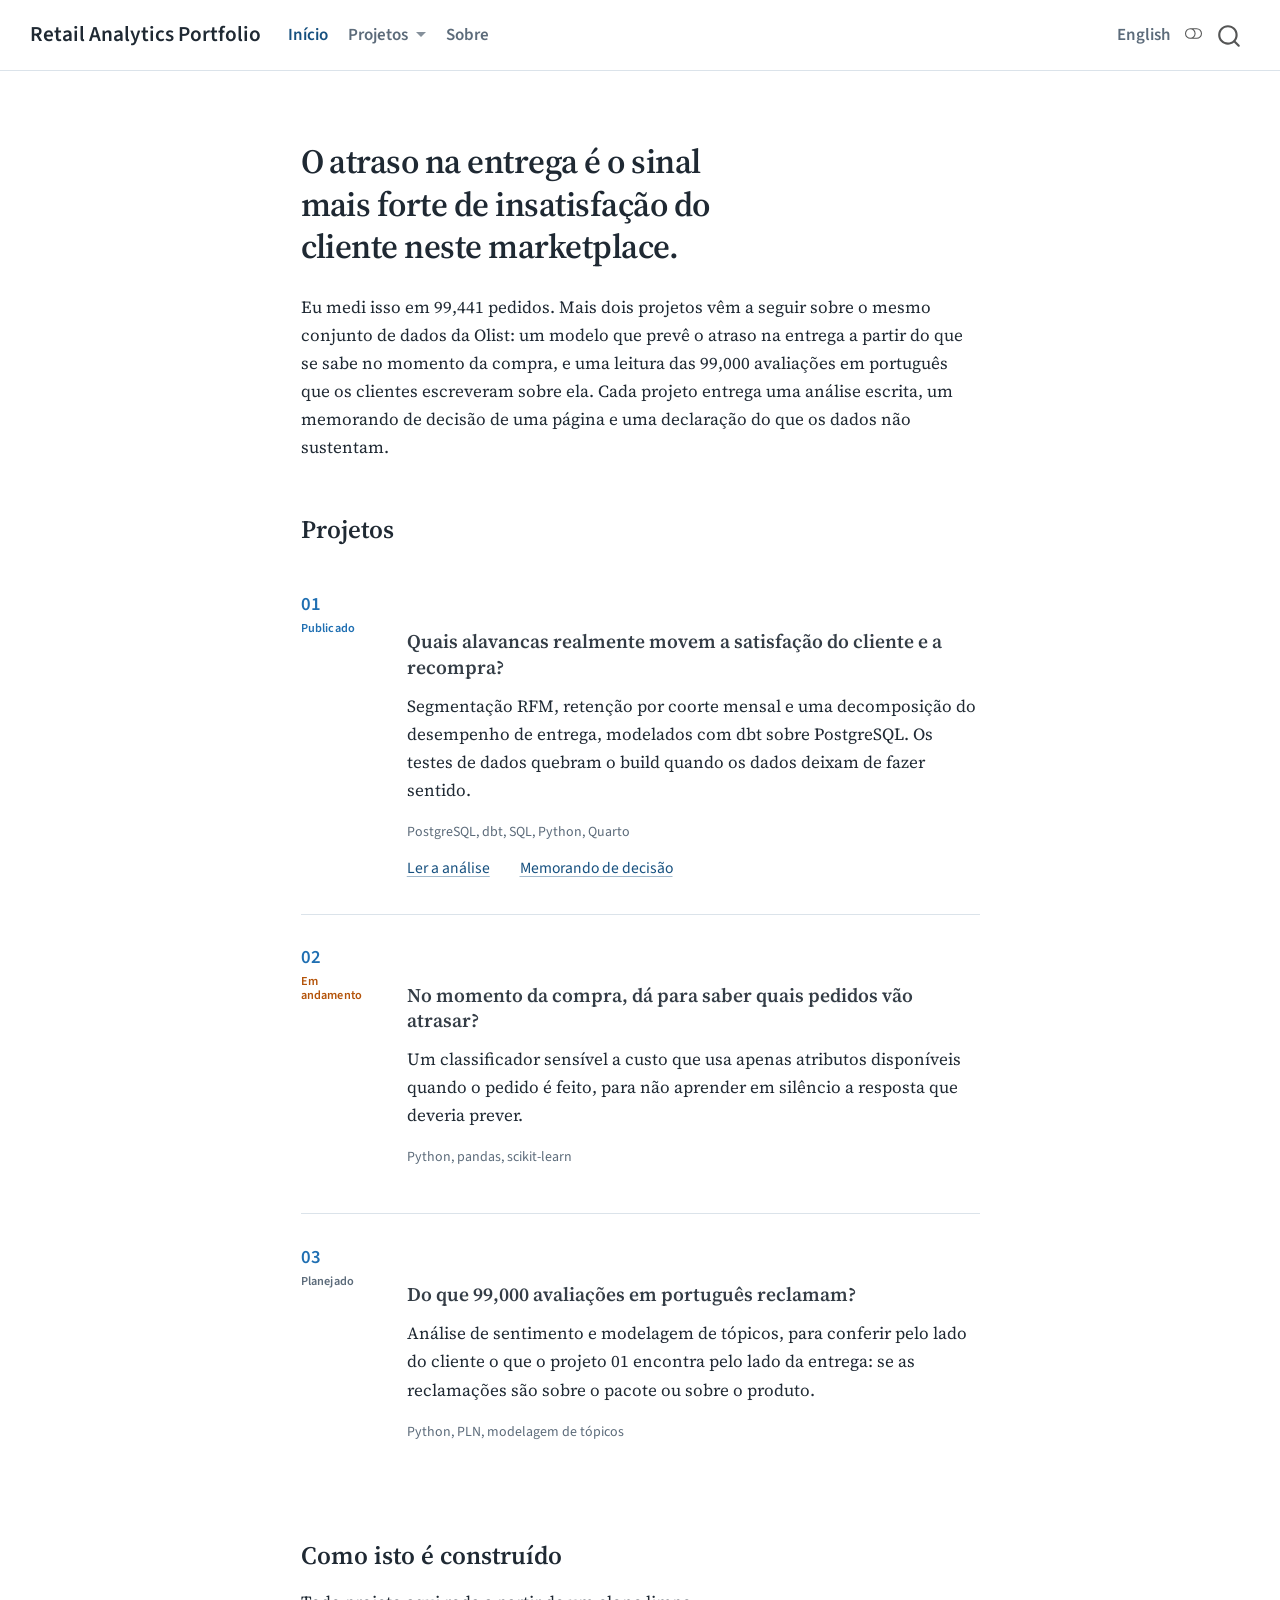
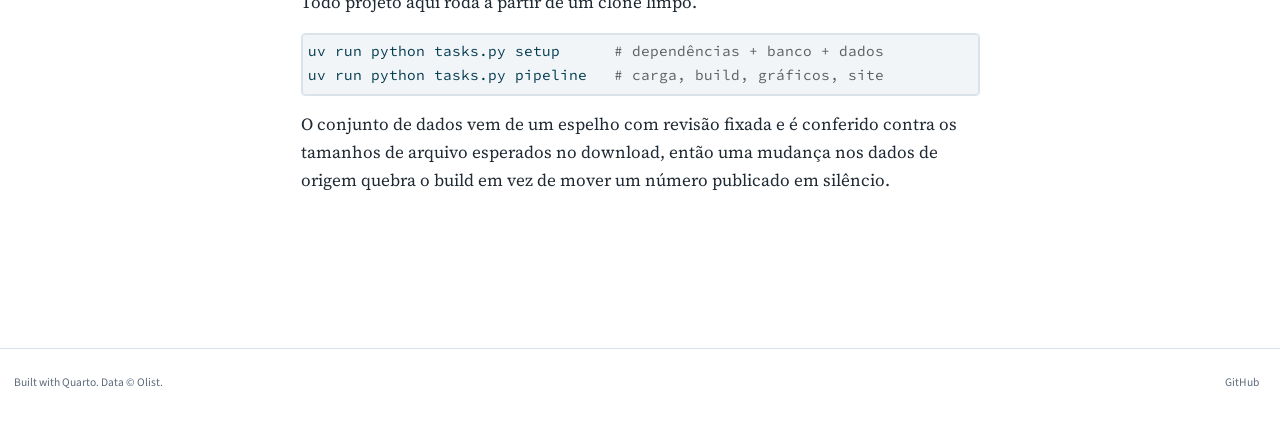
==== commit bfb79748: "Built site for gh-pages" ====
--- a/pt/index.html
+++ b/pt/index.html
@@ -82,9 +82,9 @@
 <link href="../site_libs/quarto-html/quarto-syntax-highlighting-ecff8db827dceed84e341824dcdf69cb.css" rel="stylesheet" class="quarto-color-scheme-extra" id="quarto-text-highlighting-styles">
 <script src="../site_libs/bootstrap/bootstrap.min.js"></script>
 <link href="../site_libs/bootstrap/bootstrap-icons.css" rel="stylesheet">
-<link href="../site_libs/bootstrap/bootstrap-6382f3152e19ee578cd0ec0c4b99f7e1.min.css" rel="stylesheet" append-hash="true" class="quarto-color-scheme" id="quarto-bootstrap" data-mode="light">
-<link href="../site_libs/bootstrap/bootstrap-dark-8f9c0ad68bff6a8a98ced6db247d6f93.min.css" rel="stylesheet" append-hash="true" class="quarto-color-scheme quarto-color-alternate" id="quarto-bootstrap" data-mode="dark">
-<link href="../site_libs/bootstrap/bootstrap-6382f3152e19ee578cd0ec0c4b99f7e1.min.css" rel="stylesheet" append-hash="true" class="quarto-color-scheme-extra" id="quarto-bootstrap" data-mode="light">
+<link href="../site_libs/bootstrap/bootstrap-dbd850586f7e21c69e9a6c9f5bcb7da7.min.css" rel="stylesheet" append-hash="true" class="quarto-color-scheme" id="quarto-bootstrap" data-mode="light">
+<link href="../site_libs/bootstrap/bootstrap-dark-ea0e3f50bb5ffff25d0e6e33147f23dc.min.css" rel="stylesheet" append-hash="true" class="quarto-color-scheme quarto-color-alternate" id="quarto-bootstrap" data-mode="dark">
+<link href="../site_libs/bootstrap/bootstrap-dbd850586f7e21c69e9a6c9f5bcb7da7.min.css" rel="stylesheet" append-hash="true" class="quarto-color-scheme-extra" id="quarto-bootstrap" data-mode="light">
 <script id="quarto-search-options" type="application/json">{
   "location": "navbar",
   "copy-button": false,
@@ -333,7 +333,7 @@
 </ul>
             <ul class="navbar-nav navbar-nav-scroll ms-auto">
   <li class="nav-item">
-    <a class="nav-link" href="../index.qmd"> 
+    <a class="nav-link" href="../index.html"> 
 <span class="menu-text">English</span></a>
   </li>  
 </ul>
@@ -356,9 +356,9 @@
 
 
 
-<section id="o-desempenho-da-entrega-decide-se-o-cliente-volta-e-o-que-ele-diz-quando-volta." class="level1 hero">
-<h1 class="hero">O desempenho da entrega decide se o cliente volta — e o que ele diz quando volta.</h1>
-<p>Eu medi, eu previ e eu li o que os clientes realmente escreveram. Os três projetos usam o mesmo conjunto de dados da Olist — cerca de 100.000 pedidos em nove tabelas relacionadas — e cada um entrega uma análise escrita, um memorando de decisão de uma página e uma descrição honesta do que os dados não sustentam.</p>
+<section id="o-atraso-na-entrega-é-o-sinal-mais-forte-de-insatisfação-do-cliente-neste-marketplace." class="level1 hero">
+<h1 class="hero">O atraso na entrega é o sinal mais forte de insatisfação do cliente neste marketplace.</h1>
+<p>Eu medi isso em 99,441 pedidos. Mais dois projetos vêm a seguir sobre o mesmo conjunto de dados da Olist: um modelo que prevê o atraso na entrega a partir do que se sabe no momento da compra, e uma leitura das 99,000 avaliações em português que os clientes escreveram sobre ela. Cada projeto entrega uma análise escrita, um memorando de decisão de uma página e uma declaração do que os dados não sustentam.</p>
 <section id="projetos" class="level2">
 <h2 class="anchored" data-anchor-id="projetos">Projetos</h2>
 <div class="projects">
@@ -368,10 +368,10 @@
 </div>
 <div class="project-detail">
 <h3 class="anchored">
-Quais alavancas realmente movem a satisfação e a recompra?
+Quais alavancas realmente movem a satisfação do cliente e a recompra?
 </h3>
 <p>
-Segmentação RFM, retenção por coorte mensal e uma decomposição do desempenho de entrega, modelados com dbt sobre PostgreSQL — com testes de dados que quebram o build quando os dados deixam de fazer sentido.
+Segmentação RFM, retenção por coorte mensal e uma decomposição do desempenho de entrega, modelados com dbt sobre PostgreSQL. Os testes de dados quebram o build quando os dados deixam de fazer sentido.
 </p>
 <p class="project-stack">
 PostgreSQL, dbt, SQL, Python, Quarto
@@ -390,7 +390,7 @@
 No momento da compra, dá para saber quais pedidos vão atrasar?
 </h3>
 <p>
-Um classificador sensível a custo e honesto quanto a vazamento: só entram atributos disponíveis no momento em que o pedido é feito.
+Um classificador sensível a custo que usa apenas atributos disponíveis quando o pedido é feito, para não aprender em silêncio a resposta que deveria prever.
 </p>
 <p class="project-stack">
 Python, pandas, scikit-learn
@@ -403,10 +403,10 @@
 </div>
 <div class="project-detail">
 <h3 class="anchored">
-Do que 99.000 avaliações em português realmente reclamam?
+Do que 99,000 avaliações em português reclamam?
 </h3>
 <p>
-Análise de sentimento e modelagem de tópicos, para testar pelo lado do cliente a afirmação que o primeiro projeto faz pelo lado da entrega: de que as reclamações são sobre logística, não sobre produtos.
+Análise de sentimento e modelagem de tópicos, para conferir pelo lado do cliente o que o projeto 01 encontra pelo lado da entrega: se as reclamações são sobre o pacote ou sobre o produto.
 </p>
 <p class="project-stack">
 Python, PLN, modelagem de tópicos
@@ -420,7 +420,7 @@
 <p>Todo projeto aqui roda a partir de um clone limpo.</p>
 <div class="code-copy-outer-scaffold"><div class="sourceCode" id="cb1"><pre class="sourceCode bash code-with-copy"><code class="sourceCode bash"><span id="cb1-1"><a href="#cb1-1" aria-hidden="true" tabindex="-1"></a><span class="ex">uv</span> run python tasks.py setup      <span class="co"># dependências + banco + dados</span></span>
 <span id="cb1-2"><a href="#cb1-2" aria-hidden="true" tabindex="-1"></a><span class="ex">uv</span> run python tasks.py pipeline   <span class="co"># carga, build, gráficos, site</span></span></code></pre></div><button title="Copiar para a área de transferência" class="code-copy-button"><i class="bi"></i></button></div>
-<p>O conjunto de dados vem de um espelho com revisão fixada e é conferido contra os tamanhos de arquivo esperados no download, então os números não mudam em silêncio debaixo de você.</p>
+<p>O conjunto de dados vem de um espelho com revisão fixada e é conferido contra os tamanhos de arquivo esperados no download, então uma mudança nos dados de origem quebra o build em vez de mover um número publicado em silêncio.</p>
 
 
 </section>
